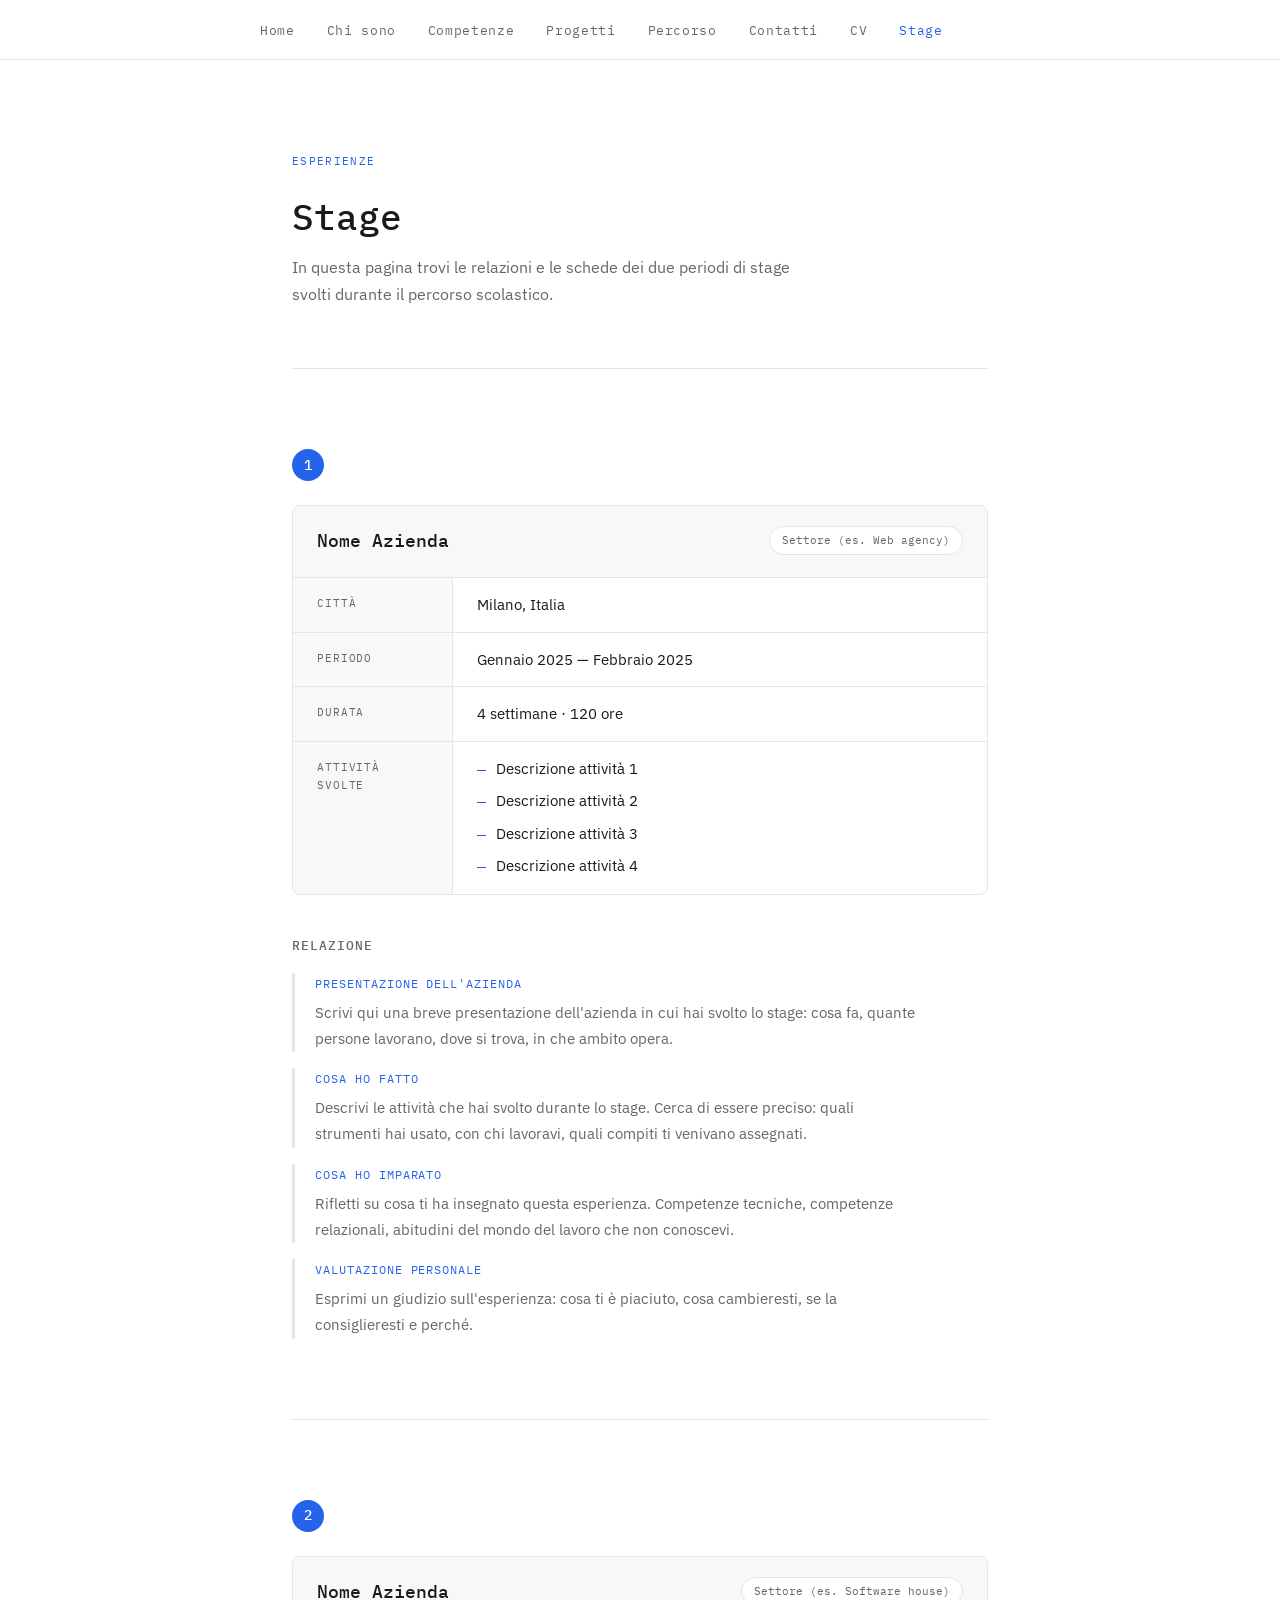
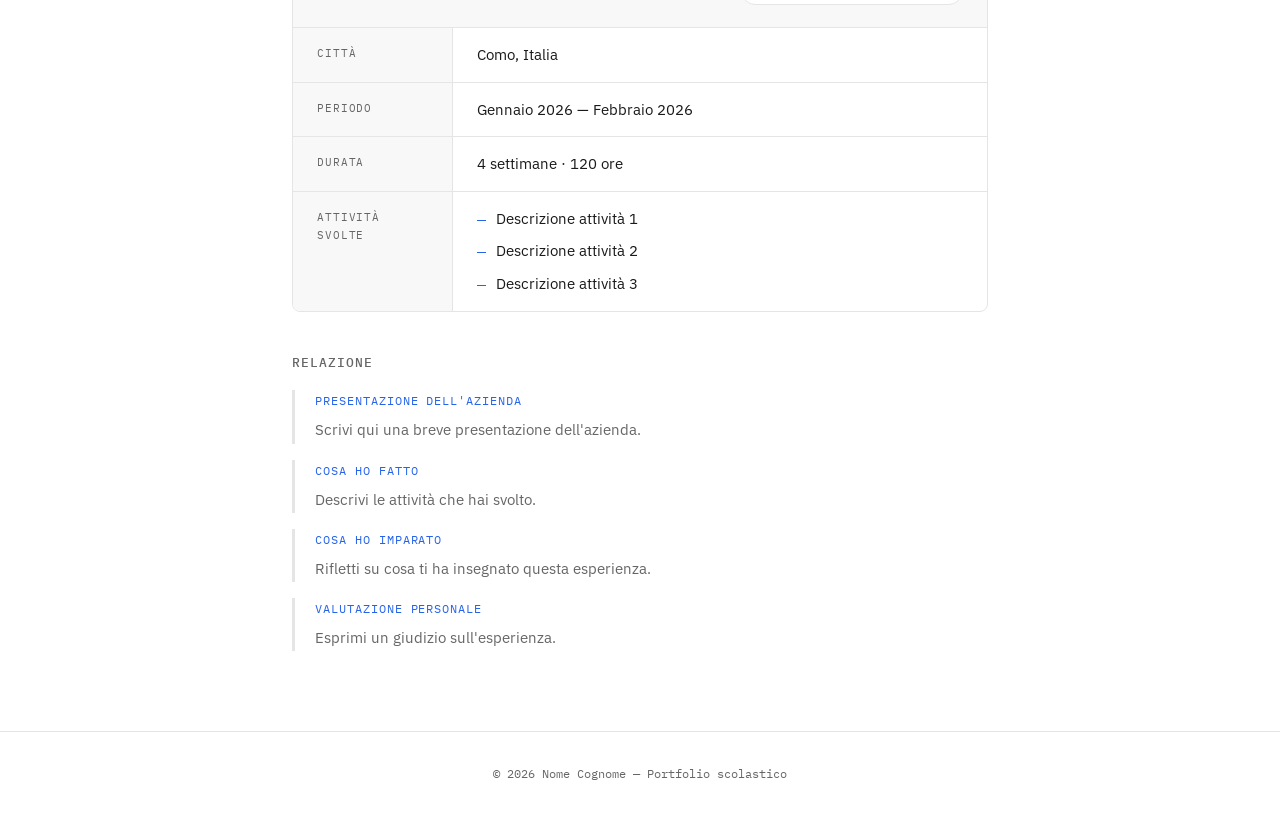
==== stage.html @ 851d1e1a "Add files via upload" ====
<!DOCTYPE html>
<html lang="it">
<head>
  <meta charset="UTF-8" />
  <meta name="viewport" content="width=device-width, initial-scale=1.0"/>

  <!-- ✏️ MODIFICA: cambia il titolo con il tuo nome -->
  <title>Nome Cognome — Stage</title>

  <link rel="preconnect" href="https://fonts.googleapis.com">
  <link href="https://fonts.googleapis.com/css2?family=IBM+Plex+Sans:wght@300;400;500&family=IBM+Plex+Mono:wght@400;500&display=swap" rel="stylesheet">
  <link rel="stylesheet" href="style.css">
</head>

<body class="pagina-stage">

  <!-- NAVIGAZIONE -->
  <nav>
    <ul>
      <!-- ✏️ MODIFICA: stessi link del tuo portfolio -->
      <li><a href="./index.html">Home</a></li>
      <li><a href="index.html#chi-sono">Chi sono</a></li>
      <li><a href="./index.html#competenze">Competenze</a></li>
      <li><a href="./index.html#progetti">Progetti</a></li>
      <li><a href="./index.html#percorso">Percorso</a></li>
      <li><a href="./index.html#contatti">Contatti</a></li>
      <li><a href="./index.html#cv">CV</a></li>
      <li><a href="./stage.html" class="attivo">Stage</a></li>
    </ul>
  </nav>

  <main>

    <!-- INTESTAZIONE -->
    <section id="intro">
      <p class="etichetta">Esperienze</p>
      <h1>Stage</h1>
      <p>
        In questa pagina trovi le relazioni e le schede dei due periodi
        di stage svolti durante il percorso scolastico.
      </p>
    </section>


    <!-- ==========================================
         STAGE 1
         ========================================== -->
    <section id="stage-1">

      <div class="numero-stage">1</div>

      <!-- SCHEDA AZIENDA -->
      <div class="scheda-azienda">

        <div class="scheda-header">
          <!-- ✏️ MODIFICA: nome azienda e settore -->
          <h2>Nome Azienda</h2>
          <span class="settore-badge">Settore (es. Web agency)</span>
        </div>

        <div class="scheda-corpo">

          <div class="scheda-riga">
            <span class="scheda-label">Città</span>
            <!-- ✏️ MODIFICA -->
            <span class="scheda-valore">Milano, Italia</span>
          </div>

          <div class="scheda-riga">
            <span class="scheda-label">Periodo</span>
            <!-- ✏️ MODIFICA: quando hai fatto lo stage -->
            <span class="scheda-valore">Gennaio 2025 — Febbraio 2025</span>
          </div>

          <div class="scheda-riga">
            <span class="scheda-label">Durata</span>
            <!-- ✏️ MODIFICA -->
            <span class="scheda-valore">4 settimane · 120 ore</span>
          </div>

          <div class="scheda-riga">
            <span class="scheda-label">Attività svolte</span>
            <!-- ✏️ MODIFICA: aggiungi / rimuovi voci -->
            <ul class="attivita-lista">
              <li>Descrizione attività 1</li>
              <li>Descrizione attività 2</li>
              <li>Descrizione attività 3</li>
              <li>Descrizione attività 4</li>
            </ul>
          </div>

        </div>
      </div>

      <!-- RELAZIONE -->
      <div class="relazione-contenitore">
        <h3>Relazione</h3>

        <div class="relazione-testo">

          <!-- ✏️ Ogni blocco è un paragrafo della relazione.
               Puoi cambiare i titoli e scrivere il tuo testo dentro i tag <p>.
               Puoi aggiungere altri paragrafi copiando il blocco sotto. -->

          <div class="relazione-paragrafo">
            <p class="para-titolo">Presentazione dell'azienda</p>
            <p>
              Scrivi qui una breve presentazione dell'azienda in cui hai svolto
              lo stage: cosa fa, quante persone lavorano, dove si trova,
              in che ambito opera.
            </p>
          </div>

          <div class="relazione-paragrafo">
            <p class="para-titolo">Cosa ho fatto</p>
            <p>
              Descrivi le attività che hai svolto durante lo stage.
              Cerca di essere preciso: quali strumenti hai usato,
              con chi lavoravi, quali compiti ti venivano assegnati.
            </p>
          </div>

          <div class="relazione-paragrafo">
            <p class="para-titolo">Cosa ho imparato</p>
            <p>
              Rifletti su cosa ti ha insegnato questa esperienza.
              Competenze tecniche, competenze relazionali, abitudini
              del mondo del lavoro che non conoscevi.
            </p>
          </div>

          <div class="relazione-paragrafo">
            <p class="para-titolo">Valutazione personale</p>
            <p>
              Esprimi un giudizio sull'esperienza: cosa ti è piaciuto,
              cosa cambieresti, se la consiglieresti e perché.
            </p>
          </div>

        </div>
      </div>

    </section>


    <!-- ==========================================
         STAGE 2
         ========================================== -->
    <section id="stage-2">

      <div class="numero-stage">2</div>

      <!-- SCHEDA AZIENDA -->
      <div class="scheda-azienda">

        <div class="scheda-header">
          <!-- ✏️ MODIFICA: nome azienda e settore -->
          <h2>Nome Azienda</h2>
          <span class="settore-badge">Settore (es. Software house)</span>
        </div>

        <div class="scheda-corpo">

          <div class="scheda-riga">
            <span class="scheda-label">Città</span>
            <span class="scheda-valore">Como, Italia</span>
          </div>

          <div class="scheda-riga">
            <span class="scheda-label">Periodo</span>
            <span class="scheda-valore">Gennaio 2026 — Febbraio 2026</span>
          </div>

          <div class="scheda-riga">
            <span class="scheda-label">Durata</span>
            <span class="scheda-valore">4 settimane · 120 ore</span>
          </div>

          <div class="scheda-riga">
            <span class="scheda-label">Attività svolte</span>
            <ul class="attivita-lista">
              <li>Descrizione attività 1</li>
              <li>Descrizione attività 2</li>
              <li>Descrizione attività 3</li>
            </ul>
          </div>

        </div>
      </div>

      <!-- RELAZIONE -->
      <div class="relazione-contenitore">
        <h3>Relazione</h3>

        <div class="relazione-testo">

          <div class="relazione-paragrafo">
            <p class="para-titolo">Presentazione dell'azienda</p>
            <p>
              Scrivi qui una breve presentazione dell'azienda.
            </p>
          </div>

          <div class="relazione-paragrafo">
            <p class="para-titolo">Cosa ho fatto</p>
            <p>
              Descrivi le attività che hai svolto.
            </p>
          </div>

          <div class="relazione-paragrafo">
            <p class="para-titolo">Cosa ho imparato</p>
            <p>
              Rifletti su cosa ti ha insegnato questa esperienza.
            </p>
          </div>

          <div class="relazione-paragrafo">
            <p class="para-titolo">Valutazione personale</p>
            <p>
              Esprimi un giudizio sull'esperienza.
            </p>
          </div>

        </div>
      </div>

    </section>

  </main>

  <footer>
    <!-- ✏️ MODIFICA: il tuo nome -->
    © 2026 Nome Cognome — Portfolio scolastico
  </footer>

</body>
</html>
---- style.css ----
/* =============================================
   VARIABILI — modifica qui i colori del sito
   Cambiarle qui le cambia su TUTTE le pagine
   ============================================= */
:root {
  --colore-sfondo:     #ffffff;
  --colore-testo:      #1a1a1a;
  --colore-testo-muto: #666666;
  --colore-accento:    #2563eb;   /* ✏️ cambia questo colore con il tuo preferito */
  --colore-bordo:      #e5e5e5;
  --colore-card:       #f8f8f8;

  --font-titoli: 'IBM Plex Mono', monospace;
  --font-testo:  'IBM Plex Sans', sans-serif;

  --larghezza-max: 760px;
  --raggio:        8px;
}

/* =============================================
   RESET E BASE
   ============================================= */
*, *::before, *::after {
  box-sizing: border-box;
  margin: 0;
  padding: 0;
}

html {
  scroll-behavior: smooth;
}

body {
  background-color: var(--colore-sfondo);
  color: var(--colore-testo);
  font-family: var(--font-testo);
  font-size: 16px;
  line-height: 1.7;
}

/* =============================================
   NAVIGAZIONE
   ============================================= */
nav {
  position: sticky;
  top: 0;
  background-color: var(--colore-sfondo);
  border-bottom: 1px solid var(--colore-bordo);
  z-index: 100;
  padding: 0 32px;
}

nav ul {
  list-style: none;
  display: flex;
  gap: 32px;
  max-width: var(--larghezza-max);
  margin: 0 auto;
  padding: 16px 0;
}

nav a {
  text-decoration: none;
  color: var(--colore-testo-muto);
  font-size: 13px;
  font-family: var(--font-titoli);
  letter-spacing: 0.05em;
  transition: color 0.2s;
}

nav a:hover,
nav a.attivo {
  color: var(--colore-accento);
}

/* =============================================
   LAYOUT PRINCIPALE
   ============================================= */
main {
  max-width: var(--larghezza-max);
  margin: 0 auto;
  padding: 0 32px;
}

section {
  padding: 80px 0;
  border-bottom: 1px solid var(--colore-bordo);
}

section:last-child {
  border-bottom: none;
}

/* =============================================
   TIPOGRAFIA
   ============================================= */
.etichetta {
  font-family: var(--font-titoli);
  font-size: 11px;
  letter-spacing: 0.12em;
  text-transform: uppercase;
  color: var(--colore-accento);
  margin-bottom: 24px;
}

h1 {
  font-family: var(--font-titoli);
  font-size: clamp(28px, 5vw, 42px);
  font-weight: 500;
  line-height: 1.2;
  margin-bottom: 16px;
}

/* h1 nella pagina stage è leggermente più piccolo */
.pagina-stage h1 {
  font-size: clamp(24px, 4vw, 36px);
}

h2 {
  font-family: var(--font-titoli);
  font-size: 22px;
  font-weight: 500;
  margin-bottom: 8px;
}

h3 {
  font-family: var(--font-titoli);
  font-size: 15px;
  font-weight: 500;
  margin-bottom: 6px;
}

p {
  color: var(--colore-testo-muto);
  max-width: 600px;
}

a {
  color: var(--colore-accento);
}

/* =============================================
   SEZIONE HERO (intestazione — solo index)
   ============================================= */
#hero {
  padding: 100px 0 80px;
}

#hero .sottotitolo {
  font-size: 18px;
  color: var(--colore-testo-muto);
  margin-bottom: 32px;
  max-width: 520px;
}

.tag-list {
  display: flex;
  flex-wrap: wrap;
  gap: 8px;
  margin-top: 24px;
}

.tag {
  font-family: var(--font-titoli);
  font-size: 12px;
  padding: 4px 12px;
  border: 1px solid var(--colore-bordo);
  border-radius: 100px;
  color: var(--colore-testo-muto);
}

/* =============================================
   SEZIONE CHI SONO — griglia 2 colonne
   ============================================= */
.griglia-2col {
  display: grid;
  grid-template-columns: 1fr 1fr;
  gap: 40px;
  margin-top: 32px;
}

.info-riga {
  display: flex;
  flex-direction: column;
  gap: 4px;
  padding: 16px 0;
  border-bottom: 1px solid var(--colore-bordo);
}

.info-riga span:first-child {
  font-family: var(--font-titoli);
  font-size: 11px;
  text-transform: uppercase;
  letter-spacing: 0.08em;
  color: var(--colore-testo-muto);
}

.info-riga span:last-child {
  font-size: 15px;
  color: var(--colore-testo);
}

/* =============================================
   SEZIONE COMPETENZE
   ============================================= */
.competenze-griglia {
  display: grid;
  grid-template-columns: repeat(auto-fill, minmax(200px, 1fr));
  gap: 16px;
  margin-top: 32px;
}

.competenza-card {
  background: var(--colore-card);
  border: 1px solid var(--colore-bordo);
  border-radius: var(--raggio);
  padding: 20px;
}

.competenza-card h3 {
  font-size: 13px;
  margin-bottom: 12px;
  color: var(--colore-testo);
}

.barra-contenitore {
  background: var(--colore-bordo);
  border-radius: 4px;
  height: 4px;
  overflow: hidden;
}

.barra {
  height: 100%;
  background: var(--colore-accento);
  border-radius: 4px;
}

.livello-label {
  font-family: var(--font-titoli);
  font-size: 10px;
  color: var(--colore-testo-muto);
  margin-top: 6px;
}

/* =============================================
   SEZIONE PROGETTI
   ============================================= */
.progetti-lista {
  display: flex;
  flex-direction: column;
  gap: 24px;
  margin-top: 32px;
}

.progetto-card {
  border: 1px solid var(--colore-bordo);
  border-radius: var(--raggio);
  overflow: hidden;
  transition: border-color 0.2s;
}

.progetto-card:hover {
  border-color: var(--colore-accento);
}

.progetto-immagine {
  width: 100%;
  height: 180px;
  background: var(--colore-card);
  display: flex;
  align-items: center;
  justify-content: center;
  font-family: var(--font-titoli);
  font-size: 12px;
  color: var(--colore-testo-muto);
  /* ✏️ puoi sostituire il colore di sfondo con un'immagine:
     background: url('immagine-progetto.jpg') center/cover; */
}

.progetto-corpo {
  padding: 24px;
}

.progetto-meta {
  display: flex;
  gap: 12px;
  margin-top: 12px;
  flex-wrap: wrap;
}

.badge {
  font-family: var(--font-titoli);
  font-size: 11px;
  padding: 3px 10px;
  border-radius: 4px;
  background: var(--colore-card);
  border: 1px solid var(--colore-bordo);
  color: var(--colore-testo-muto);
}

.progetto-link {
  display: inline-block;
  margin-top: 16px;
  font-family: var(--font-titoli);
  font-size: 12px;
  color: var(--colore-accento);
  text-decoration: none;
}

.progetto-link:hover {
  text-decoration: underline;
}

/* =============================================
   SEZIONE PERCORSO — timeline
   ============================================= */
.timeline {
  margin-top: 32px;
  display: flex;
  flex-direction: column;
  gap: 0;
}

.timeline-item {
  display: grid;
  grid-template-columns: 100px 1fr;
  gap: 24px;
  padding-bottom: 32px;
  position: relative;
}

.timeline-item::before {
  content: '';
  position: absolute;
  left: 91px;
  top: 6px;
  bottom: 0;
  width: 1px;
  background: var(--colore-bordo);
}

.timeline-item:last-child::before {
  display: none;
}

.timeline-anno {
  font-family: var(--font-titoli);
  font-size: 12px;
  color: var(--colore-testo-muto);
  padding-top: 2px;
  text-align: right;
}

.timeline-contenuto {
  padding-left: 20px;
  position: relative;
}

.timeline-contenuto::before {
  content: '';
  position: absolute;
  left: -4px;
  top: 7px;
  width: 8px;
  height: 8px;
  border-radius: 50%;
  background: var(--colore-accento);
}

/* =============================================
   SEZIONE CONTATTI
   ============================================= */
.contatti-lista {
  margin-top: 32px;
  display: flex;
  flex-direction: column;
  gap: 16px;
}

.contatto-riga {
  display: flex;
  align-items: center;
  gap: 16px;
  padding: 16px 20px;
  border: 1px solid var(--colore-bordo);
  border-radius: var(--raggio);
  text-decoration: none;
  color: var(--colore-testo);
  transition: border-color 0.2s, background 0.2s;
}

.contatto-riga:hover {
  border-color: var(--colore-accento);
  background: var(--colore-card);
}

.contatto-icona {
  font-family: var(--font-titoli);
  font-size: 12px;
  color: var(--colore-accento);
  min-width: 80px;
}

/* =============================================
   SEZIONE CV
   ============================================= */
.cv-download-bar {
  display: flex;
  align-items: center;
  justify-content: space-between;
  background: var(--colore-card);
  border: 1px solid var(--colore-bordo);
  border-radius: var(--raggio);
  padding: 16px 24px;
  margin-top: 32px;
  margin-bottom: 40px;
  flex-wrap: wrap;
  gap: 12px;
}

.cv-download-bar p {
  font-size: 14px;
  max-width: none;
}

.btn-scarica {
  display: inline-flex;
  align-items: center;
  gap: 8px;
  background: var(--colore-accento);
  color: #fff;
  text-decoration: none;
  font-family: var(--font-titoli);
  font-size: 12px;
  letter-spacing: 0.05em;
  padding: 10px 20px;
  border-radius: var(--raggio);
  transition: opacity 0.2s;
  white-space: nowrap;
}

.btn-scarica:hover {
  opacity: 0.85;
  color: #fff;
}

.cv-blocco {
  margin-bottom: 40px;
}

.cv-blocco-titolo {
  font-family: var(--font-titoli);
  font-size: 11px;
  letter-spacing: 0.12em;
  text-transform: uppercase;
  color: var(--colore-accento);
  border-bottom: 1px solid var(--colore-bordo);
  padding-bottom: 8px;
  margin-bottom: 20px;
}

.cv-riga {
  display: grid;
  grid-template-columns: 110px 1fr;
  gap: 16px 24px;
  padding: 14px 0;
  border-bottom: 1px solid var(--colore-bordo);
  align-items: start;
}

.cv-riga:last-child {
  border-bottom: none;
}

.cv-periodo {
  font-family: var(--font-titoli);
  font-size: 11px;
  color: var(--colore-testo-muto);
  padding-top: 3px;
}

.cv-contenuto h3 {
  font-size: 14px;
  font-weight: 500;
  margin-bottom: 2px;
  color: var(--colore-testo);
}

.cv-contenuto .cv-luogo {
  font-size: 13px;
  color: var(--colore-accento);
  font-family: var(--font-titoli);
  margin-bottom: 4px;
}

.cv-contenuto p {
  font-size: 13px;
  color: var(--colore-testo-muto);
  max-width: none;
  margin: 0;
}

.cv-skill-lista {
  display: flex;
  flex-wrap: wrap;
  gap: 8px;
  padding: 12px 0;
}

.cv-skill {
  font-family: var(--font-titoli);
  font-size: 11px;
  padding: 4px 12px;
  border-radius: 4px;
  background: var(--colore-card);
  border: 1px solid var(--colore-bordo);
  color: var(--colore-testo);
}

/* =============================================
   PAGINA STAGE — componenti specifici
   ============================================= */

/* Intestazione pagina stage */
#intro {
  padding: 80px 0 60px;
}

#intro p {
  margin-top: 12px;
  max-width: 520px;
}

/* Numerazione stage (cerchio colorato) */
.numero-stage {
  display: inline-flex;
  align-items: center;
  justify-content: center;
  width: 32px;
  height: 32px;
  border-radius: 50%;
  background: var(--colore-accento);
  color: #fff;
  font-family: var(--font-titoli);
  font-size: 14px;
  font-weight: 500;
  margin-bottom: 24px;
}

/* Scheda azienda */
.scheda-azienda {
  border: 1px solid var(--colore-bordo);
  border-radius: var(--raggio);
  overflow: hidden;
  margin-bottom: 40px;
}

.scheda-header {
  background: var(--colore-card);
  border-bottom: 1px solid var(--colore-bordo);
  padding: 20px 24px;
  display: flex;
  align-items: flex-start;
  justify-content: space-between;
  gap: 16px;
  flex-wrap: wrap;
}

.scheda-header h2 {
  font-size: 18px;
  margin-bottom: 0;
}

.scheda-header .settore-badge {
  font-family: var(--font-titoli);
  font-size: 11px;
  padding: 4px 12px;
  border: 1px solid var(--colore-bordo);
  border-radius: 100px;
  color: var(--colore-testo-muto);
  background: var(--colore-sfondo);
  white-space: nowrap;
}

.scheda-corpo {
  padding: 0;
}

.scheda-riga {
  display: grid;
  grid-template-columns: 160px 1fr;
  border-bottom: 1px solid var(--colore-bordo);
}

.scheda-riga:last-child {
  border-bottom: none;
}

.scheda-label {
  font-family: var(--font-titoli);
  font-size: 11px;
  text-transform: uppercase;
  letter-spacing: 0.08em;
  color: var(--colore-testo-muto);
  padding: 16px 24px;
  background: var(--colore-card);
  border-right: 1px solid var(--colore-bordo);
  display: flex;
  align-items: flex-start;
}

.scheda-valore {
  padding: 14px 24px;
  font-size: 15px;
  color: var(--colore-testo);
}

/* Lista attività dentro la scheda */
.attivita-lista {
  list-style: none;
  display: flex;
  flex-direction: column;
  gap: 6px;
  padding: 14px 24px;
}

.attivita-lista li {
  font-size: 15px;
  color: var(--colore-testo);
  display: flex;
  gap: 10px;
  align-items: flex-start;
}

.attivita-lista li::before {
  content: '—';
  color: var(--colore-accento);
  font-family: var(--font-titoli);
  flex-shrink: 0;
  margin-top: 1px;
}

/* Relazione */
.relazione-contenitore {
  margin-top: 8px;
}

.relazione-contenitore h3 {
  font-size: 13px;
  font-weight: 500;
  text-transform: uppercase;
  letter-spacing: 0.08em;
  color: var(--colore-testo-muto);
  margin-bottom: 16px;
}

.relazione-testo {
  display: flex;
  flex-direction: column;
  gap: 16px;
}

.relazione-paragrafo {
  border-left: 3px solid var(--colore-bordo);
  padding-left: 20px;
}

.relazione-paragrafo .para-titolo {
  font-family: var(--font-titoli);
  font-size: 12px;
  text-transform: uppercase;
  letter-spacing: 0.08em;
  color: var(--colore-accento);
  margin-bottom: 6px;
}

.relazione-paragrafo p {
  font-size: 15px;
  line-height: 1.75;
  /* ✏️ il testo della relazione va qui */
}

/* =============================================
   FOOTER
   ============================================= */
footer {
  border-top: 1px solid var(--colore-bordo);
  padding: 32px;
  text-align: center;
  font-family: var(--font-titoli);
  font-size: 12px;
  color: var(--colore-testo-muto);
}

/* =============================================
   RESPONSIVE (schermi piccoli)
   ============================================= */
@media (max-width: 600px) {
  main  { padding: 0 20px; }
  nav   { padding: 0 20px; }

  /* index */
  .griglia-2col      { grid-template-columns: 1fr; }
  .timeline-item     { grid-template-columns: 70px 1fr; }
  .cv-riga           { grid-template-columns: 1fr; gap: 4px; }
  .cv-periodo        { padding-top: 0; }
  .cv-download-bar   { flex-direction: column; align-items: flex-start; }

  /* stage */
  .scheda-riga       { grid-template-columns: 1fr; }
  .scheda-label      { border-right: none; border-bottom: 1px solid var(--colore-bordo); }
  .scheda-header     { flex-direction: column; gap: 8px; }
}
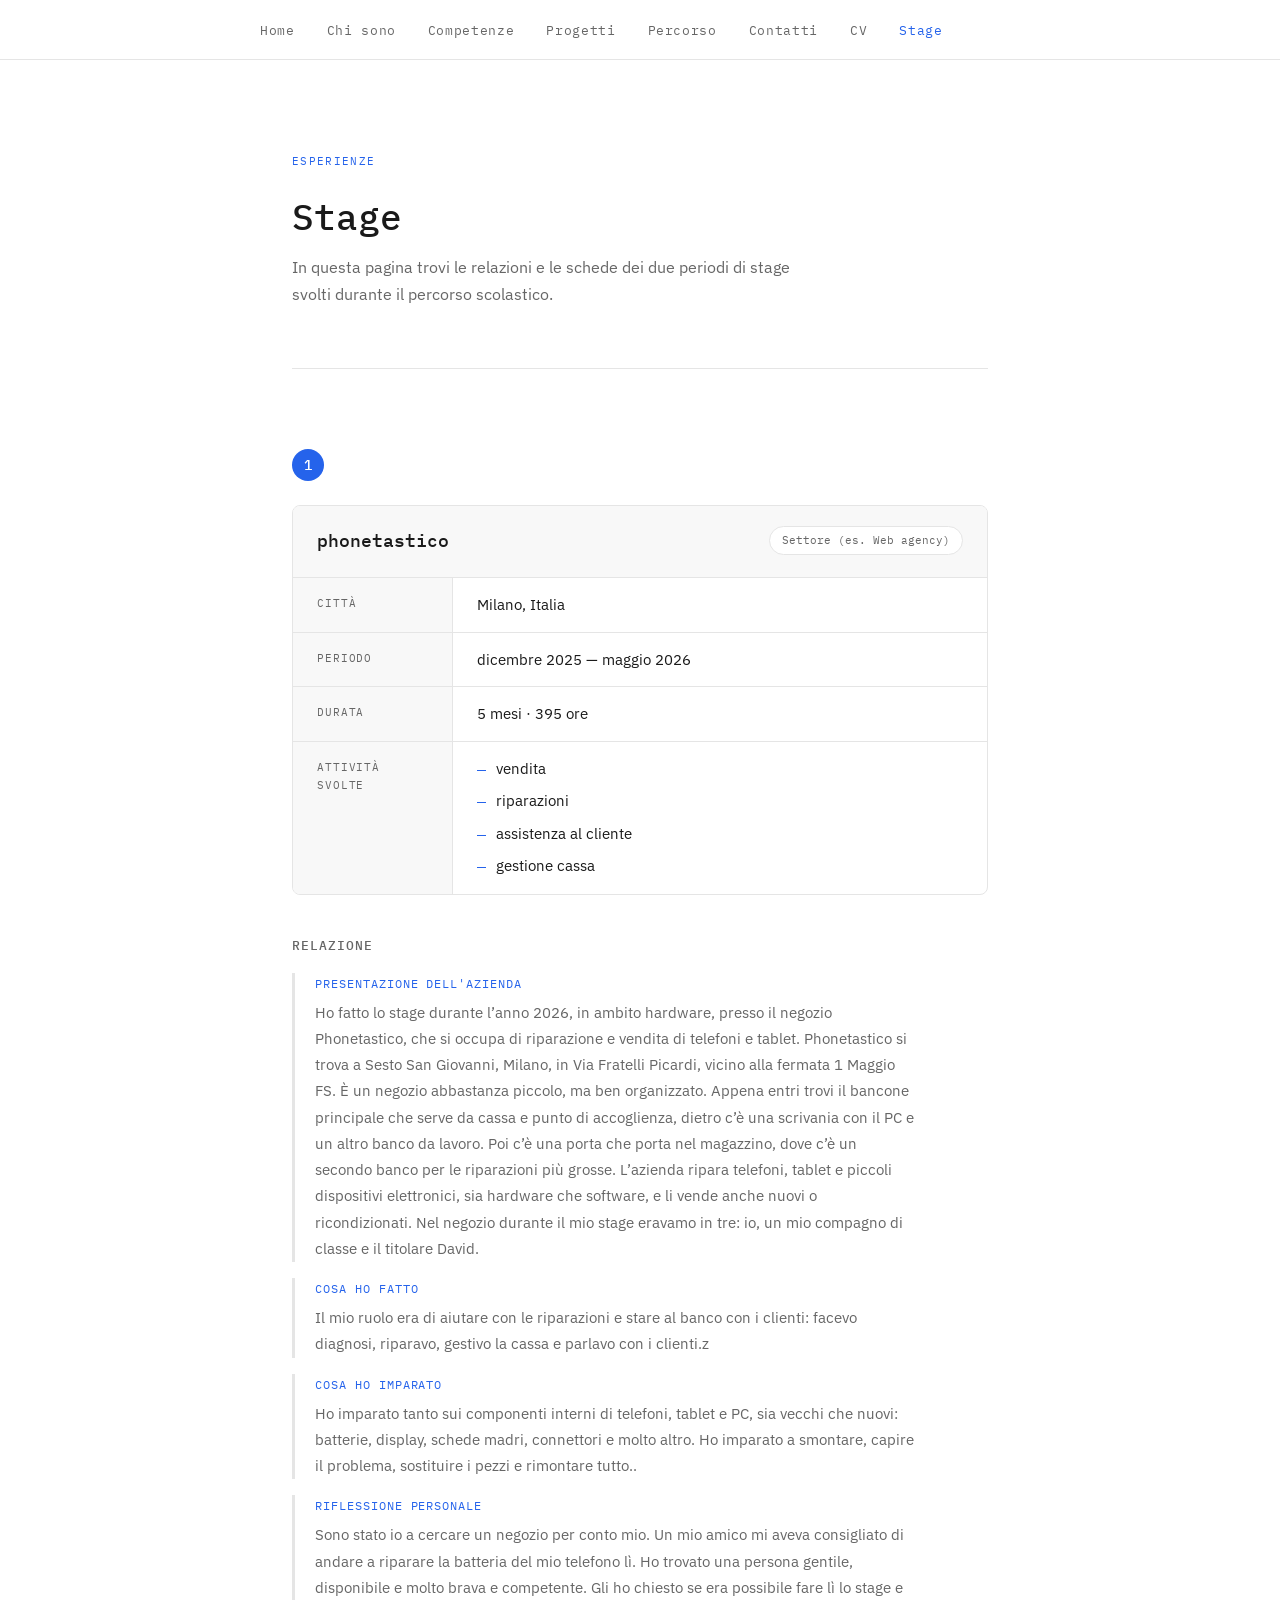
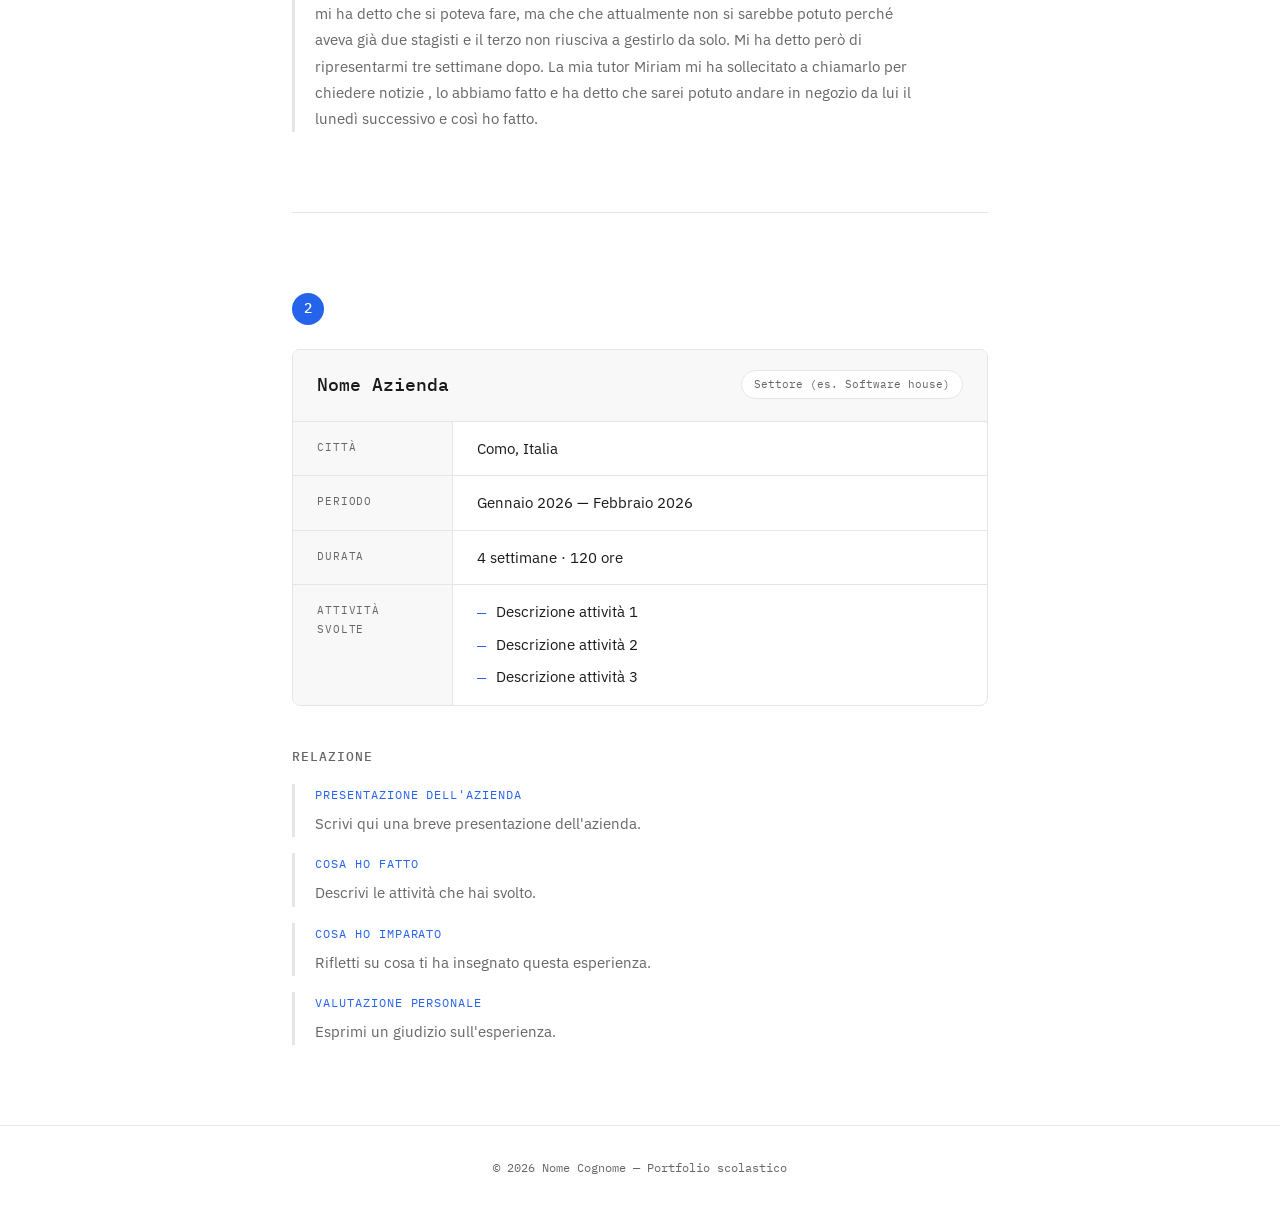
==== commit ff394405: "Add files via upload" ====
--- a/stage.html
+++ b/stage.html
@@ -54,7 +54,7 @@
 
         <div class="scheda-header">
           <!-- ✏️ MODIFICA: nome azienda e settore -->
-          <h2>Nome Azienda</h2>
+          <h2>phonetastico</h2>
           <span class="settore-badge">Settore (es. Web agency)</span>
         </div>
 
@@ -69,23 +69,23 @@
           <div class="scheda-riga">
             <span class="scheda-label">Periodo</span>
             <!-- ✏️ MODIFICA: quando hai fatto lo stage -->
-            <span class="scheda-valore">Gennaio 2025 — Febbraio 2025</span>
+            <span class="scheda-valore">dicembre 2025 — maggio 2026</span>
           </div>
 
           <div class="scheda-riga">
             <span class="scheda-label">Durata</span>
             <!-- ✏️ MODIFICA -->
-            <span class="scheda-valore">4 settimane · 120 ore</span>
+            <span class="scheda-valore">5 mesi · 395 ore</span>
           </div>
 
           <div class="scheda-riga">
             <span class="scheda-label">Attività svolte</span>
             <!-- ✏️ MODIFICA: aggiungi / rimuovi voci -->
             <ul class="attivita-lista">
-              <li>Descrizione attività 1</li>
-              <li>Descrizione attività 2</li>
-              <li>Descrizione attività 3</li>
-              <li>Descrizione attività 4</li>
+              <li>vendita</li>
+              <li>riparazioni</li>
+              <li>assistenza al cliente</li>
+              <li>gestione cassa</li>
             </ul>
           </div>
 
@@ -105,35 +105,36 @@
           <div class="relazione-paragrafo">
             <p class="para-titolo">Presentazione dell'azienda</p>
             <p>
-              Scrivi qui una breve presentazione dell'azienda in cui hai svolto
-              lo stage: cosa fa, quante persone lavorano, dove si trova,
-              in che ambito opera.
+              Ho fatto lo stage durante l’anno 2026, in ambito hardware, presso il negozio Phonetastico, che si occupa di riparazione e vendita di telefoni e tablet.
+
+Phonetastico si trova a Sesto San Giovanni, Milano, in Via Fratelli Picardi, vicino alla fermata 1 Maggio FS. È un negozio abbastanza piccolo, ma ben organizzato. Appena entri trovi il bancone principale che serve da cassa e punto di accoglienza, dietro c’è una scrivania con il PC e un altro banco da lavoro. Poi c’è una porta che porta nel magazzino, dove c’è un secondo banco per le riparazioni più grosse.
+
+L’azienda ripara telefoni, tablet e piccoli dispositivi elettronici, sia hardware che software, e li vende anche nuovi o ricondizionati.
+
+Nel negozio durante il mio stage eravamo in tre: io, un mio compagno di classe e il titolare David.
             </p>
           </div>
 
           <div class="relazione-paragrafo">
             <p class="para-titolo">Cosa ho fatto</p>
             <p>
-              Descrivi le attività che hai svolto durante lo stage.
-              Cerca di essere preciso: quali strumenti hai usato,
-              con chi lavoravi, quali compiti ti venivano assegnati.
+              Il mio ruolo era di aiutare con le riparazioni e stare al banco con i clienti: facevo diagnosi, riparavo, gestivo la cassa e parlavo con i clienti.z
             </p>
           </div>
 
           <div class="relazione-paragrafo">
             <p class="para-titolo">Cosa ho imparato</p>
             <p>
-              Rifletti su cosa ti ha insegnato questa esperienza.
-              Competenze tecniche, competenze relazionali, abitudini
-              del mondo del lavoro che non conoscevi.
-            </p>
-          </div>
-
-          <div class="relazione-paragrafo">
-            <p class="para-titolo">Valutazione personale</p>
-            <p>
-              Esprimi un giudizio sull'esperienza: cosa ti è piaciuto,
-              cosa cambieresti, se la consiglieresti e perché.
+              Ho imparato tanto sui componenti interni di telefoni, tablet e PC, sia vecchi che nuovi: batterie, display, schede madri, connettori e molto altro.
+
+Ho imparato a smontare, capire il problema, sostituire i pezzi e rimontare tutto..
+            </p>
+          </div>
+
+          <div class="relazione-paragrafo">
+            <p class="para-titolo">Riflessione personale</p>
+            <p>
+             Sono stato io a cercare un negozio per conto mio. Un mio amico mi aveva consigliato di andare a riparare la batteria del mio telefono lì. Ho trovato una persona gentile, disponibile e molto brava e competente. Gli ho chiesto se era possibile fare lì lo stage e mi ha detto che si poteva fare, ma che che attualmente non si sarebbe potuto perché aveva già due stagisti e il terzo non riusciva a gestirlo da solo. Mi ha detto però di ripresentarmi tre settimane dopo. La mia tutor Miriam mi ha sollecitato a chiamarlo per chiedere notizie , lo abbiamo fatto e ha detto che sarei potuto andare in negozio da lui il lunedì successivo e così ho fatto.
             </p>
           </div>
 
